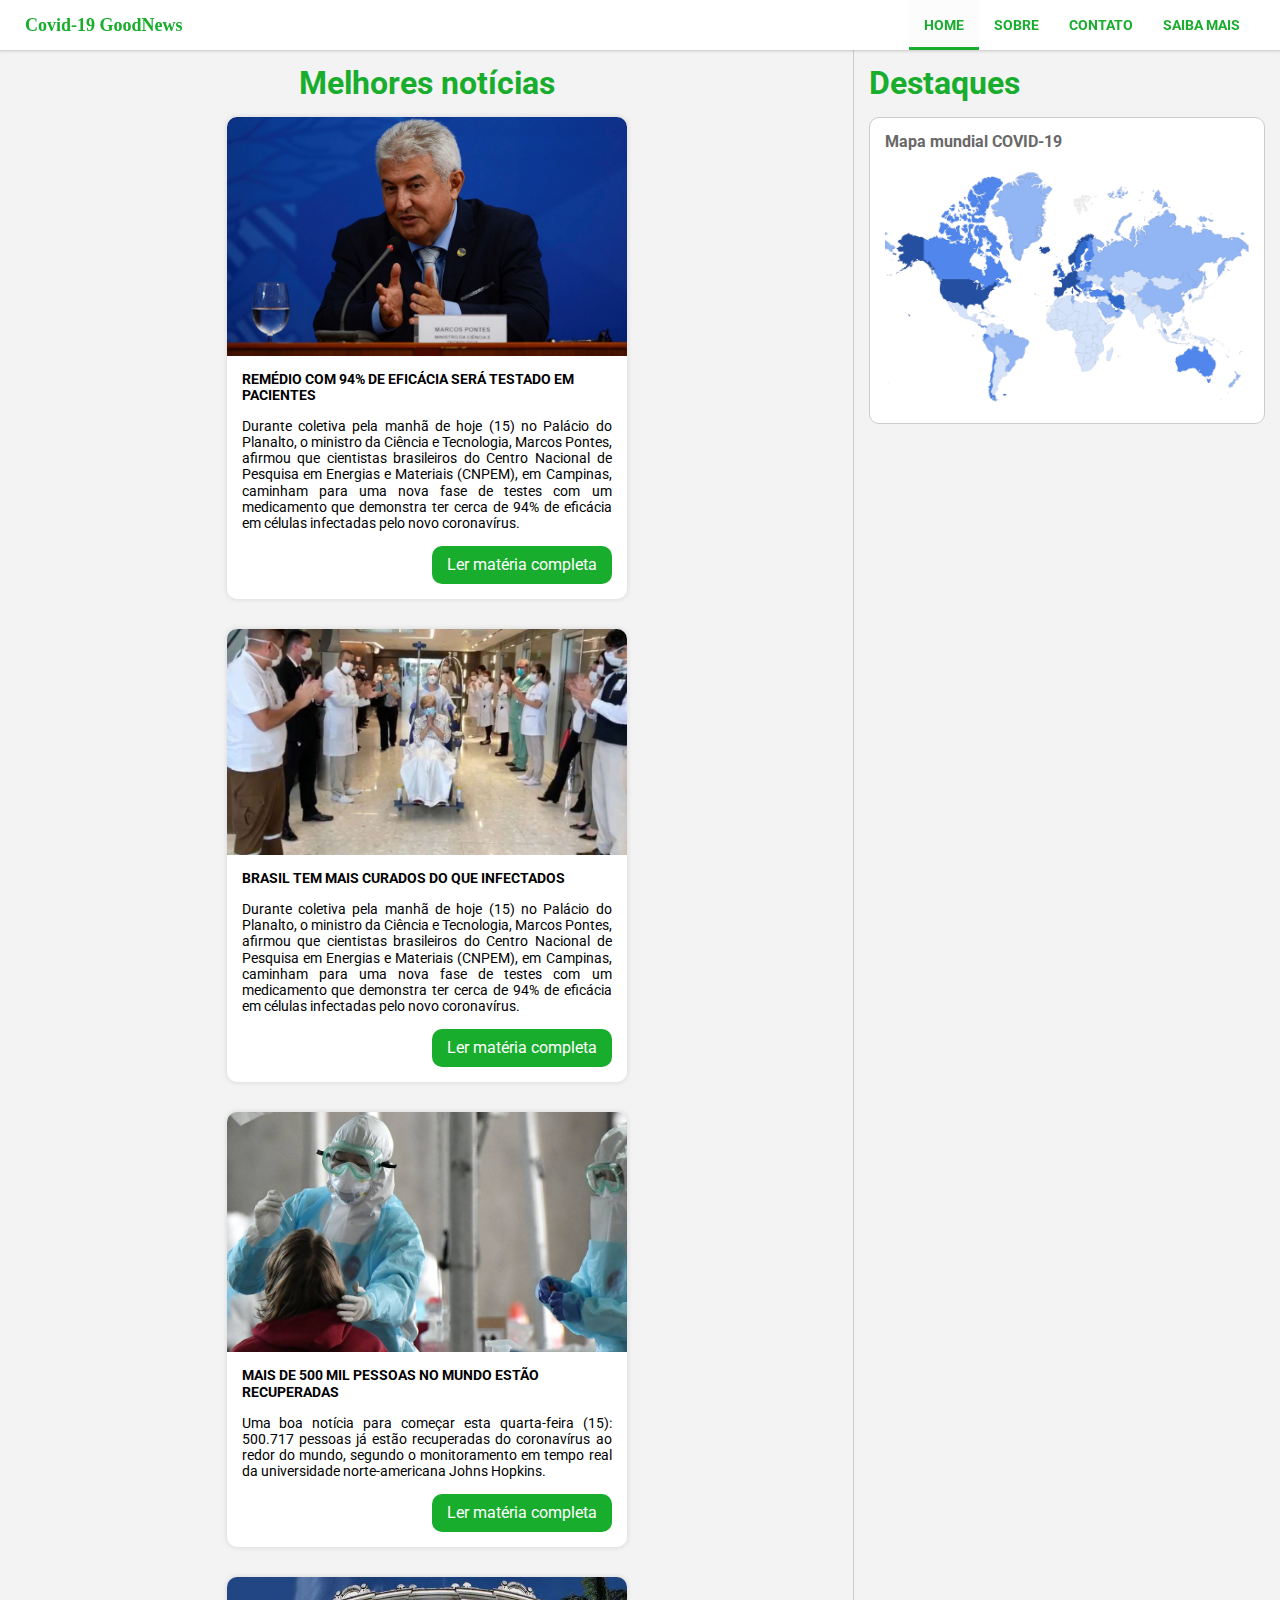
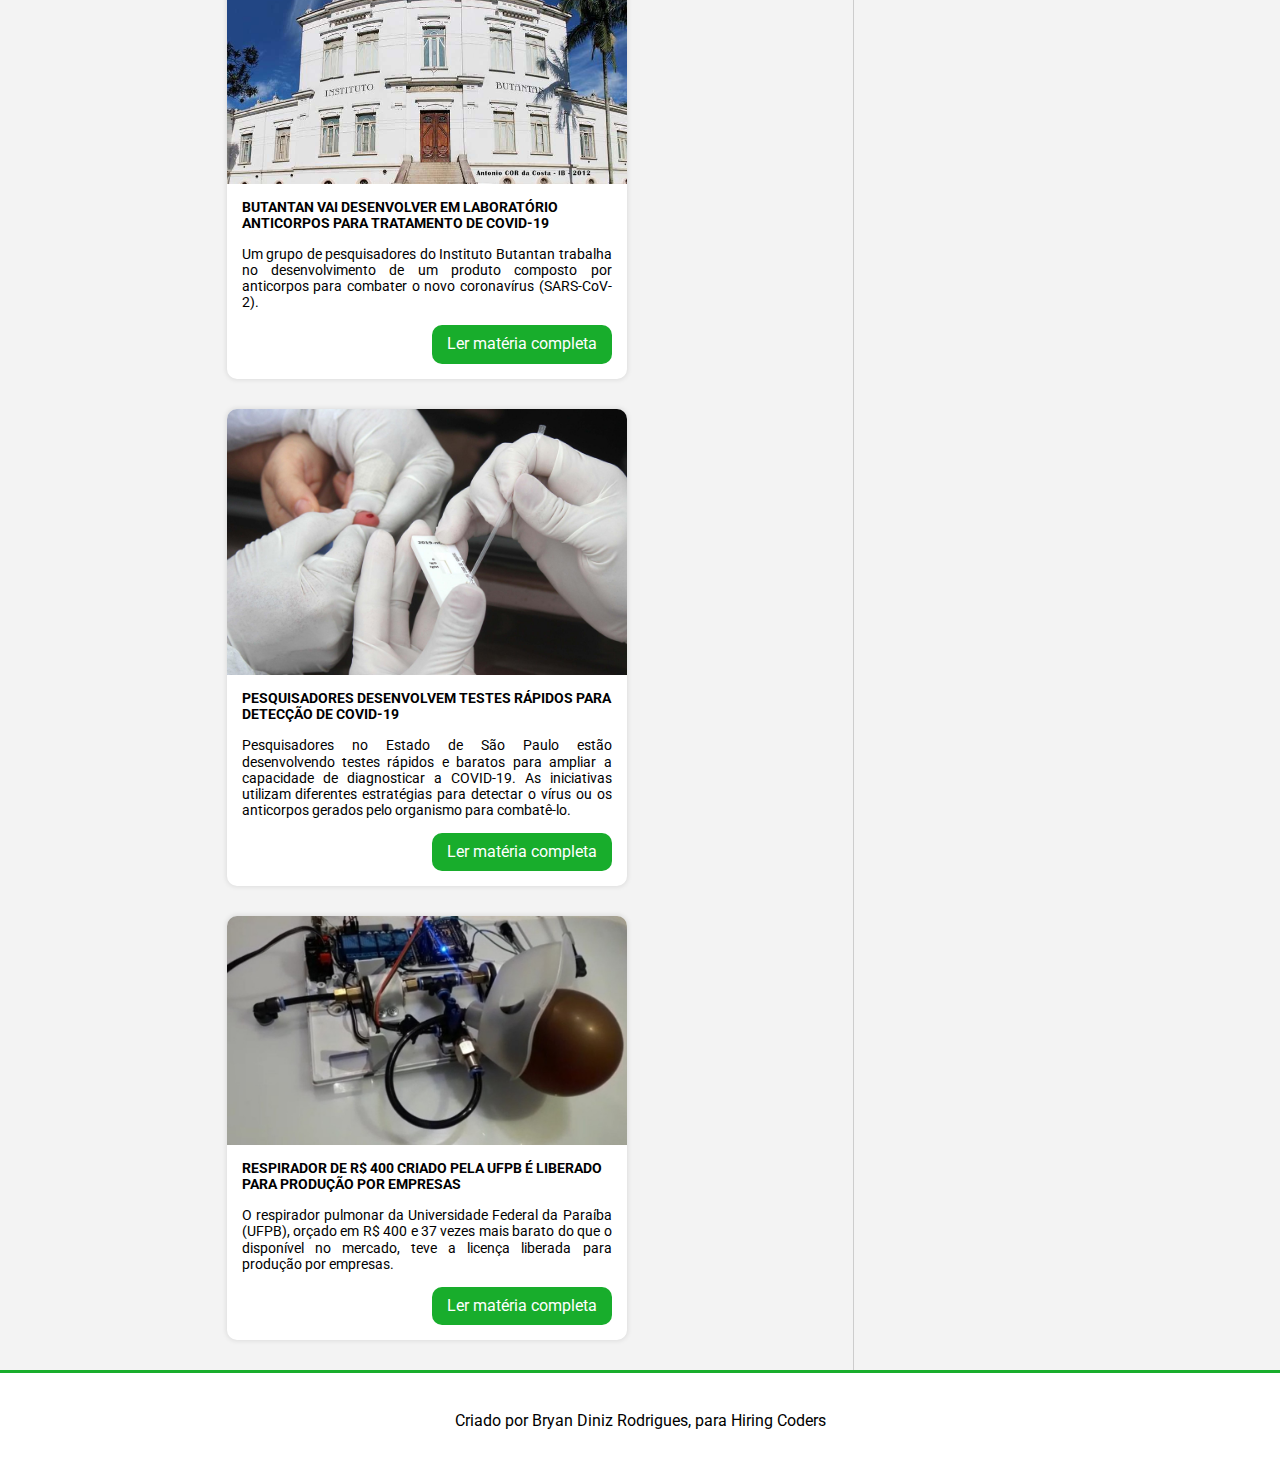
==== index.html @ a2a34d65 "first commit" ====
<!DOCTYPE html>
<html lang="pt-br">

<head>
  <meta charset="UTF-8" />
  <meta name="viewport" content="width=device-width, initial-scale=1.0" />
  <link rel="shortcut icon" type="image/png" href="/favicon.png" />
  <link rel="stylesheet" href="./styles/normalize.css" />
  <link rel="stylesheet" href="./styles/global.css" />
  <link rel="stylesheet" href="./styles/style-index.css" />
  <title>Covid-19 GoodNews</title>
</head>

<body>
  <nav class="navbar">
    <a href="" class="navbar__logo"><img src="" alt="" />Covid-19 GoodNews</a>
    <ul class="navbar__links">
      <li class="navbar__links__item navbar__links__item__selected"><a href="./index.html">Home</a></li>
      <li class="navbar__links__item"><a href="./about.html">Sobre</a></li>
      <li class="navbar__links__item"><a href="./contact.html">Contato</a></li>
      <li class="navbar__links__item"><a href="./more.html">Saiba mais</a></li>
    </ul>
  </nav>
  <div class="container">
    <section class="container__news">
      <h1>Melhores notícias</h1>
      <ul class="container__news_list">
        <li class="container__news_list_item">
          <img src="./images/news/01.jpg" alt="" />
          <div class="container__news_list_item__body">
            <h4>REMÉDIO COM 94% DE EFICÁCIA SERÁ TESTADO EM PACIENTES</h4>
            <p>
              Durante coletiva pela manhã de hoje (15) no Palácio do Planalto,
              o ministro da Ciência e Tecnologia, Marcos Pontes, afirmou que
              cientistas brasileiros do Centro Nacional de Pesquisa em
              Energias e Materiais (CNPEM), em Campinas, caminham para uma
              nova fase de testes com um medicamento que demonstra ter cerca
              de 94% de eficácia em células infectadas pelo novo coronavírus.
            </p>
            <a href="https://www.megacurioso.com.br/ciencia/114152-covid-19-remedio-com-94-de-eficacia-sera-testado-em-pacientes.htm"
              class="container__news_list_item__body__button" target="_blank">Ler matéria completa</a>
          </div>
        </li>

        <li class="container__news_list_item">
          <img src="./images/news/02.jpg" alt="" />
          <div class="container__news_list_item__body">
            <h4>Brasil tem mais curados do que infectados</h4>
            <p>
              Durante coletiva pela manhã de hoje (15) no Palácio do Planalto,
              o ministro da Ciência e Tecnologia, Marcos Pontes, afirmou que
              cientistas brasileiros do Centro Nacional de Pesquisa em
              Energias e Materiais (CNPEM), em Campinas, caminham para uma
              nova fase de testes com um medicamento que demonstra ter cerca
              de 94% de eficácia em células infectadas pelo novo coronavírus.
            </p>
            <a href="https://www.terra.com.br/vida-e-estilo/saude/coronavirus-brasil-tem-mais-curados-do-que-infectados,eb5b6e9c9a2ca5ddd698ca0910f9c56bj4sti8hh.html"
              class="container__news_list_item__body__button" target="_blank">Ler matéria completa</a>
          </div>
        </li>

        <li class="container__news_list_item">
          <img src="./images/news/03.jpg" alt="" />
          <div class="container__news_list_item__body">
            <h4>Mais de 500 mil pessoas no mundo estão recuperadas</h4>
            <p>
              Uma boa notícia para começar esta quarta-feira (15): 500.717 pessoas
              já estão recuperadas do coronavírus ao redor do mundo, segundo o
              monitoramento em tempo real da universidade norte-americana Johns Hopkins.
            </p>
            <a href="https://exame.abril.com.br/mundo/mais-de-500-mil-pessoas-no-mundo-estao-recuperadas-do-coronavirus/"
              class="container__news_list_item__body__button" target="_blank">Ler matéria completa</a>
          </div>
        </li>

        <li class="container__news_list_item">
          <img src="./images/news/04.jpg" alt="" />
          <div class="container__news_list_item__body">
            <h4>Butantan vai desenvolver em laboratório anticorpos para tratamento de COVID-19</h4>
            <p>
              Um grupo de pesquisadores do Instituto Butantan trabalha no desenvolvimento
              de um produto composto por anticorpos para combater o novo coronavírus (SARS-CoV-2).
            </p>
            <a href="https://www.msn.com/pt-br/saude/medicina/butantan-vai-desenvolver-em-laborat%C3%B3rio-anticorpos-para-tratamento-de-covid-19/ar-BB12F0Gj?li=AAavKSZ"
              class="container__news_list_item__body__button" target="_blank">Ler matéria completa</a>
          </div>
        </li>

        <li class="container__news_list_item">
          <img src="./images/news/05.jpg" alt="" />
          <div class="container__news_list_item__body">
            <h4>Pesquisadores desenvolvem testes rápidos para detecção de COVID-19</h4>
            <p>
              Pesquisadores no Estado de São Paulo estão desenvolvendo testes rápidos e
              baratos para ampliar a capacidade de diagnosticar a COVID-19. As iniciativas
              utilizam diferentes estratégias para detectar o vírus ou os anticorpos gerados
              pelo organismo para combatê-lo.
            </p>
            <a href="https://www.uol.com.br/vivabem/noticias/redacao/2020/04/16/pesquisadores-desenvolvem-testes-rapidos-para-deteccao-de-covid-19.htm"
              class="container__news_list_item__body__button" target="_blank">Ler matéria completa</a>
          </div>
        </li>

        <li class="container__news_list_item">
          <img src="./images/news/06.jpg" alt="" />
          <div class="container__news_list_item__body">
            <h4>Respirador de R$ 400 criado pela UFPB é liberado para produção por empresas</h4>
            <p>
              O respirador pulmonar da Universidade Federal da Paraíba (UFPB), orçado em R$ 400
              e 37 vezes mais barato do que o disponível no mercado, teve a licença liberada para
              produção por empresas.
            </p>
            <a href="https://g1.globo.com/pb/paraiba/noticia/2020/04/14/respirador-de-r-400-criado-pela-ufpb-e-liberado-para-producao-por-empresas.ghtml"
              class="container__news_list_item__body__button" target="_blank">Ler matéria completa</a>
          </div>
        </li>
      </ul>
    </section>
    <aside class="container__side">
      <h1>Destaques</h1>
      <article class="container__side__map">
        <h4>Mapa mundial COVID-19</h4>
        <img src="./images/map-covid19.png" alt="">
        <a href="https://news.google.com/covid19/map?hl=pt-BR&gl=BR&ceid=BR:pt-419" target="_blank"
          class="container__side__map__top">
          <h4>Ver mapa completo</h4>
        </a>
      </article>
    </aside>
  </div>

  <footer class="footer">
    Criado por Bryan Diniz Rodrigues, para Hiring Coders
  </footer>
</body>

</html>
---- styles/global.css ----
@import url("https://fonts.googleapis.com/css2?family=Roboto:wght@300;400;700&display=swap");
:root {
    --main-color: #18ad2c;
    --main-color-dark: #0e8b1f;
    --main-color-light: #37d64c;
}

* {
    font-family: "Roboto", sans-serif;
    padding: 0;
    margin: 0;
    box-sizing: border-box;
}

body {
    display: flex;
    flex-direction: column;
    align-items: center;
    background-color: #f3f3f3;
}

a {
    text-decoration: none;
}

ul {
    list-style: none;
}

.navbar {
    display: flex;
    align-items: center;
    position: fixed;
    width: 100%;
    height: 50px;
    padding: 0 25px;
    background-color: #fff;
    box-shadow: 0px 0px 3px 1px #00000031;
    z-index: 2;
}

.navbar__logo {
    font-family: 'Times New Roman', Times, serif;
    font-size: 18px;
    font-weight: bold;
    color: var(--main-color);
}

.navbar__links {
    display: flex;
    margin-left: auto;
}

.navbar__links__item a {
    display: flex;
    align-items: center;
    height: 50px;
    padding: 0 15px;
    text-transform: uppercase;
    font-weight: bold;
    font-size: 14px;
    color: var(--main-color);
}

.navbar__links__item__selected{
    height: 50px;
    border-bottom: 3px solid var(--main-color);
    background-color: #fcfcfc;
    pointer-events: none;
}

.navbar__links__item a:hover {
    border-bottom: 3px solid var(--main-color);
    background-color: #fcfcfc;
}

.container {
    display: flex;
    min-height: calc(100vh - 150px);
    margin-top: 50px;
}

.footer {
    display: flex;
    justify-content: center;
    align-items: center;
    width: 100%;
    height: 100px;
    background-color: #fff;
    border-top: 3px solid var(--main-color);
}

/* Responsividade */

@media (max-width: 760px) {
    .navbar{
        padding: 0 10px;
    }
    .navbar__links {
        margin: auto;
    }
    .navbar a{
        font-size: 12px;
    }
    .navbar__logo{
        display: none;
    }
    .footer{
        padding: 15px;
        text-align: center;
    }
}
---- styles/style-index.css ----
.container__news {
    display: flex;
    flex-direction: column;
    width: 100%;
    padding: 15px;
}

.container__news h1{
    text-align: center;
    margin: 0;
    color: var(--main-color);
}


.container__news_list {
    display: flex;
    flex-wrap: wrap;
    justify-content: center;
}

.container__news_list_item {
    display: flex;
    flex-direction: column;
    width: 100%;
    max-width: 400px;
    height: min-content;
    margin: 15px;
    border-radius: 10px;
    overflow: hidden;
    background-color: #fff;
    box-shadow: 0px 0px 5px 1px #00000017;
}

.container__news_list_item img {
    width: 100%;
}

.container__news_list_item__body {
    display: flex;
    flex-direction: column;
    padding: 15px;
}

.container__news_list_item__body h4 {
    font-size: 14px;
    text-transform: uppercase;
    margin-bottom: 15px;
}

.container__news_list_item__body p {
    font-size: 14px;
    text-align: justify;
    margin-bottom: 15px;
}

.container__news_list_item__body__button {
    padding: 10px 15px;
    margin-left: auto;
    outline: none;
    border: none;
    border-radius: 10px;
    color: #fff;
    background-color: var(--main-color);
    cursor: pointer;
}

.container__news_list_item__body__button:hover {
    transition: background-color .2s;
    background-color: var(--main-color-light);
    box-shadow: 0px 0px 5px 1px #00000017;
}

.container__side {
    display: flex;
    flex-direction: column;
    flex-shrink: 2;
    width: 100%;
    padding: 15px;
    border-left: 1px solid #ccc;
}

.container__side h1{
    margin: 0;
    margin-bottom: 15px;
    color: var(--main-color);
}

.container__side__map {
    position: relative;
    border: 1px solid #ccc;
    height: fit-content;
    padding: 15px;
    border-radius: 10px;
    background-color: #fff;
    overflow: hidden;
    z-index: 0;
}

.container__side__map h4 {
    color: #686868;
    margin-bottom: 15px;
}

.container__side__map img {
    width: 100%;
}

.container__side__map__top {
    width: 100%;
    height: 100%;
    position: absolute;
    top: 0;
    left: 0;
    display: flex;
    flex-direction: column;
    justify-content: center;
    align-items: center;
    opacity: 0%;
    transition: .3s;
}

.container__side__map__top h4{
    font-size: 22px;
    color: #fff;
}

.container__side__map__top:hover{
    opacity: 100%;
    backdrop-filter: blur(5px);
    background-color: #000000a1;
    transition: .3s;
    
}

/* Responsividade */

@media (max-width: 760px) {
    .container{
        flex-direction: column;
    }
    .container__side{
        border: none;
        border-top: 1px solid #ccc;
    }
}
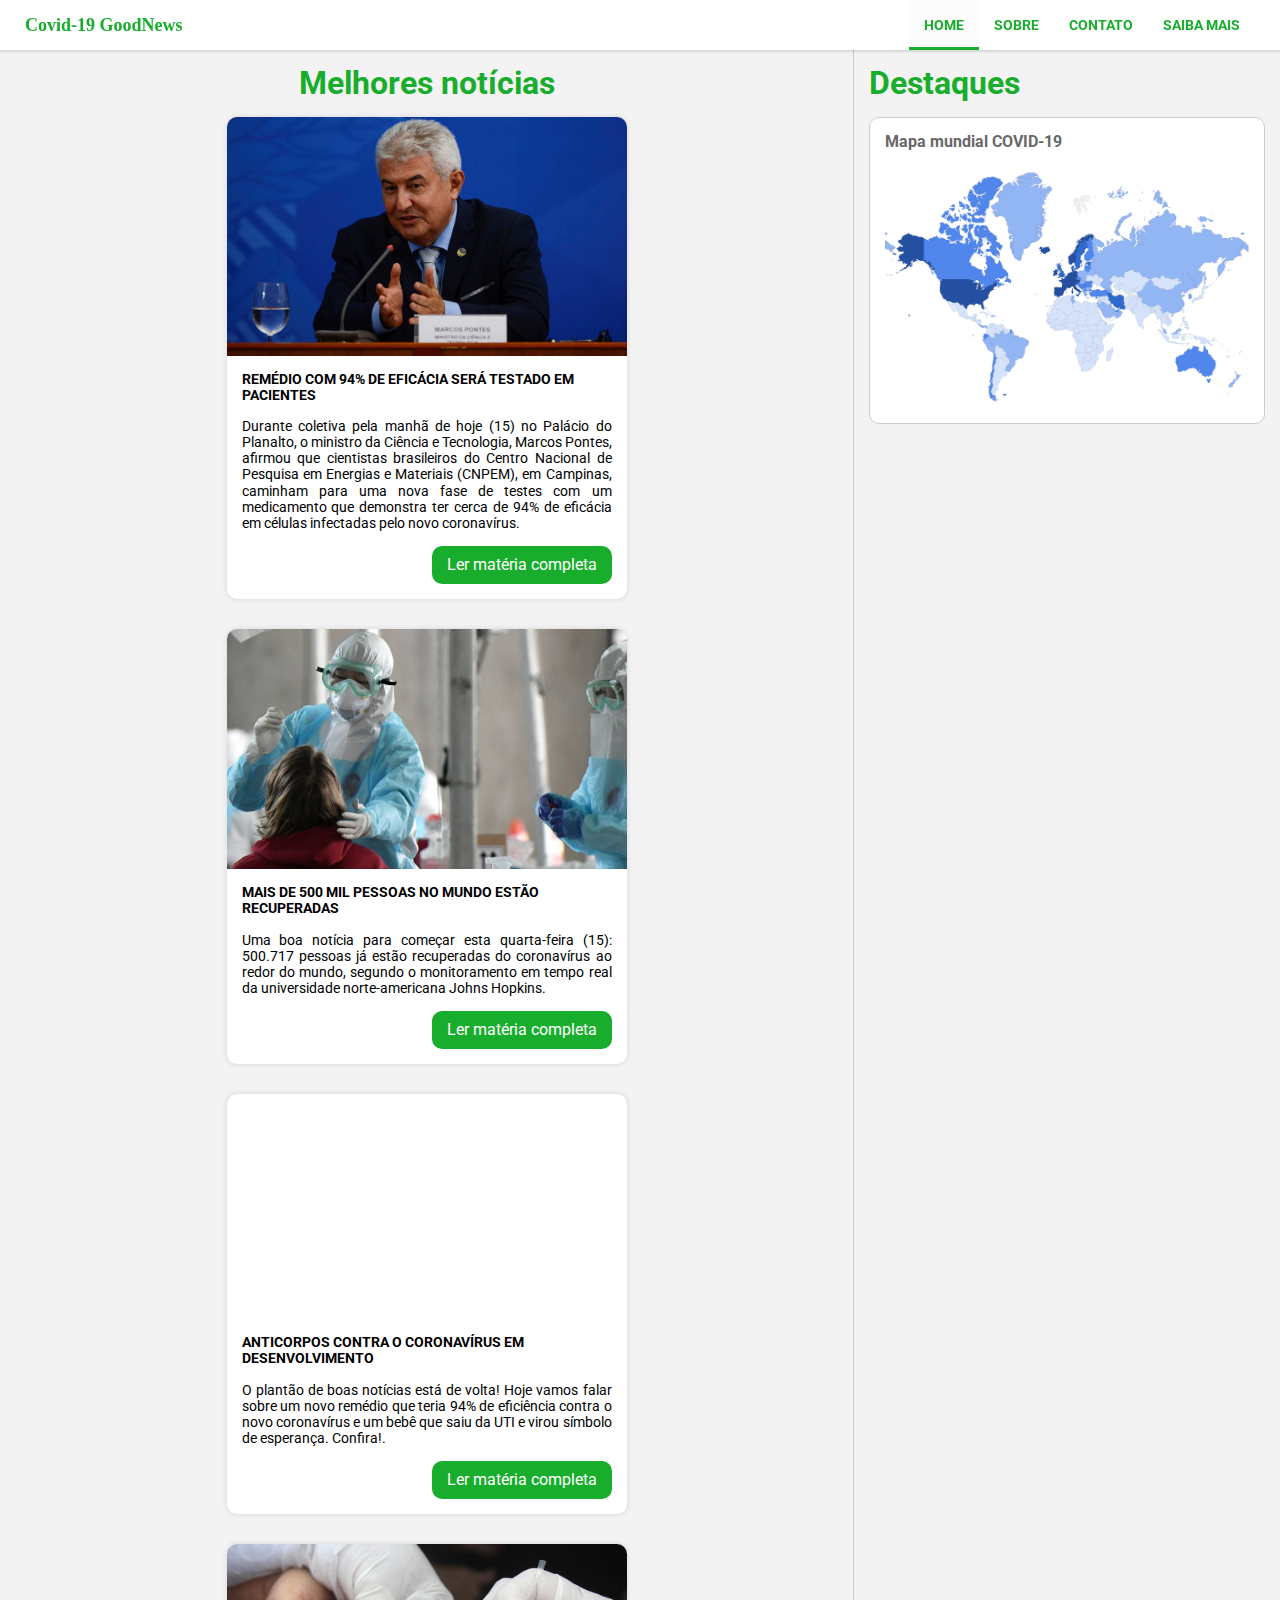
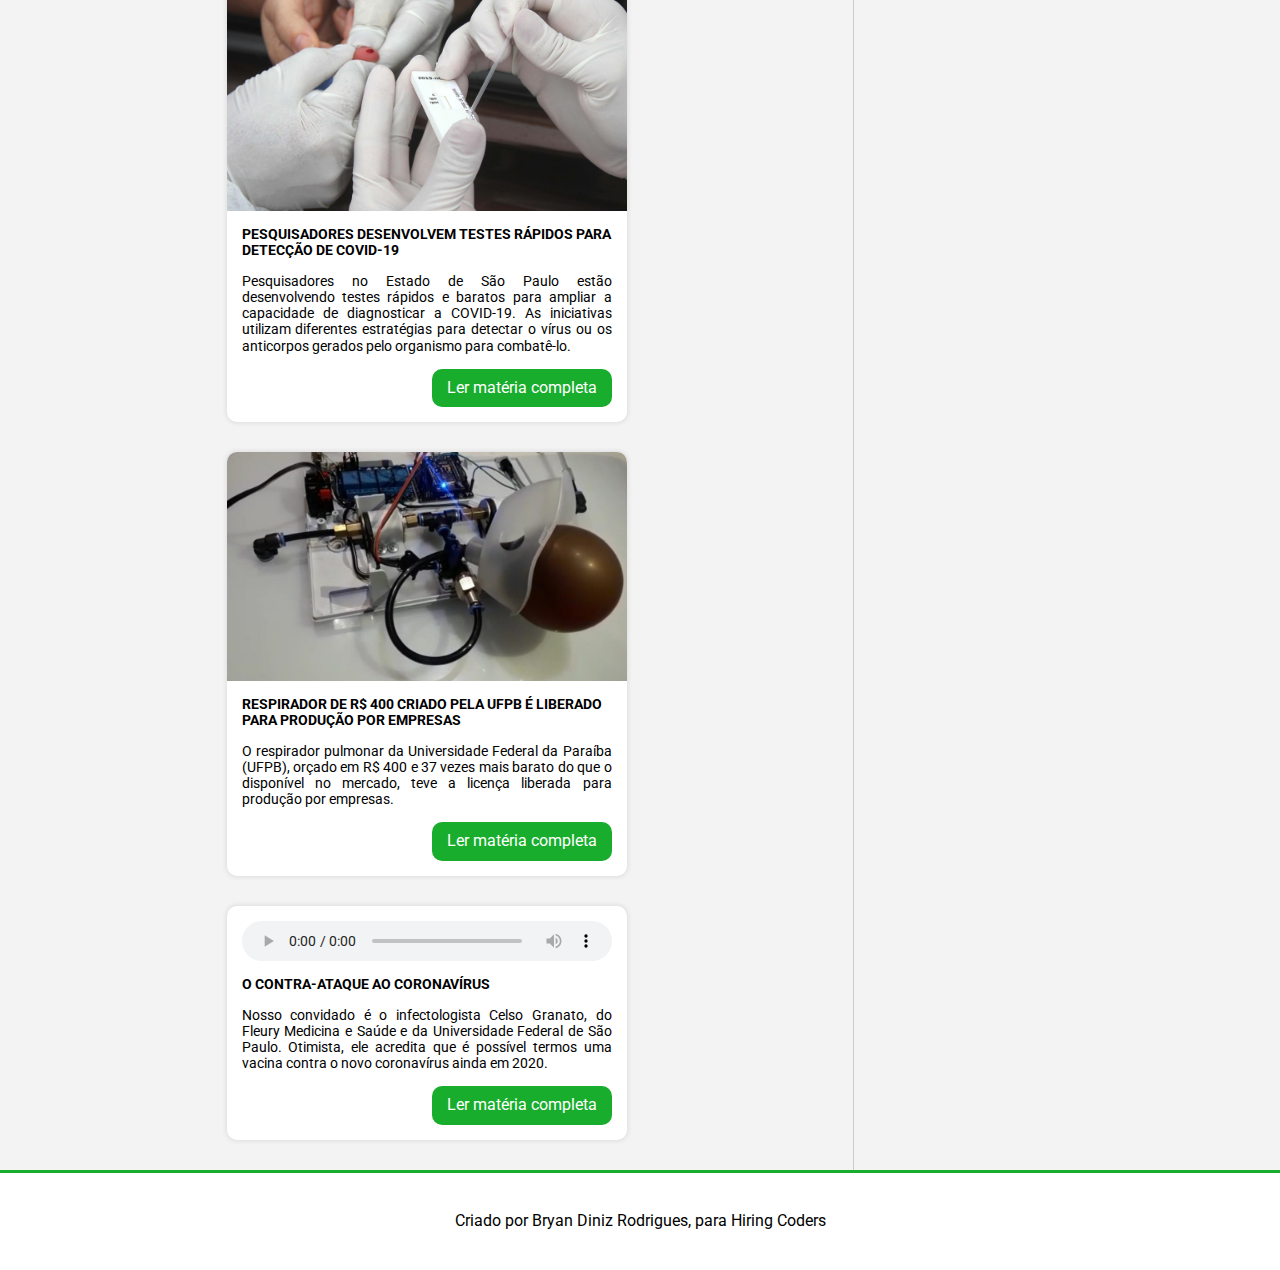
==== commit 599e4494: "página more finalizada" ====
--- a/index.html
+++ b/index.html
@@ -24,10 +24,10 @@
   <div class="container">
     <section class="container__news">
       <h1>Melhores notícias</h1>
-      <ul class="container__news_list">
-        <li class="container__news_list_item">
+      <ul class="container__news__list">
+        <li class="container__news__list__item">
           <img src="./images/news/01.jpg" alt="" />
-          <div class="container__news_list_item__body">
+          <div class="container__news__list__item__body">
             <h4>REMÉDIO COM 94% DE EFICÁCIA SERÁ TESTADO EM PACIENTES</h4>
             <p>
               Durante coletiva pela manhã de hoje (15) no Palácio do Planalto,
@@ -38,30 +38,13 @@
               de 94% de eficácia em células infectadas pelo novo coronavírus.
             </p>
             <a href="https://www.megacurioso.com.br/ciencia/114152-covid-19-remedio-com-94-de-eficacia-sera-testado-em-pacientes.htm"
-              class="container__news_list_item__body__button" target="_blank">Ler matéria completa</a>
+              class="container__news__list__item__body__button" target="_blank">Ler matéria completa</a>
           </div>
         </li>
 
-        <li class="container__news_list_item">
-          <img src="./images/news/02.jpg" alt="" />
-          <div class="container__news_list_item__body">
-            <h4>Brasil tem mais curados do que infectados</h4>
-            <p>
-              Durante coletiva pela manhã de hoje (15) no Palácio do Planalto,
-              o ministro da Ciência e Tecnologia, Marcos Pontes, afirmou que
-              cientistas brasileiros do Centro Nacional de Pesquisa em
-              Energias e Materiais (CNPEM), em Campinas, caminham para uma
-              nova fase de testes com um medicamento que demonstra ter cerca
-              de 94% de eficácia em células infectadas pelo novo coronavírus.
-            </p>
-            <a href="https://www.terra.com.br/vida-e-estilo/saude/coronavirus-brasil-tem-mais-curados-do-que-infectados,eb5b6e9c9a2ca5ddd698ca0910f9c56bj4sti8hh.html"
-              class="container__news_list_item__body__button" target="_blank">Ler matéria completa</a>
-          </div>
-        </li>
-
-        <li class="container__news_list_item">
+        <li class="container__news__list__item">
           <img src="./images/news/03.jpg" alt="" />
-          <div class="container__news_list_item__body">
+          <div class="container__news__list__item__body">
             <h4>Mais de 500 mil pessoas no mundo estão recuperadas</h4>
             <p>
               Uma boa notícia para começar esta quarta-feira (15): 500.717 pessoas
@@ -69,26 +52,27 @@
               monitoramento em tempo real da universidade norte-americana Johns Hopkins.
             </p>
             <a href="https://exame.abril.com.br/mundo/mais-de-500-mil-pessoas-no-mundo-estao-recuperadas-do-coronavirus/"
-              class="container__news_list_item__body__button" target="_blank">Ler matéria completa</a>
+              class="container__news__list__item__body__button" target="_blank">Ler matéria completa</a>
           </div>
         </li>
 
-        <li class="container__news_list_item">
-          <img src="./images/news/04.jpg" alt="" />
-          <div class="container__news_list_item__body">
-            <h4>Butantan vai desenvolver em laboratório anticorpos para tratamento de COVID-19</h4>
+        <li class="container__news__list__item">
+          <iframe width="auto" height="225" src="https://www.youtube.com/embed/ZI-z-U9otgA" frameborder="0"
+            allow="accelerometer; autoplay; encrypted-media; gyroscope; picture-in-picture" allowfullscreen></iframe>
+          <div class="container__news__list__item__body">
+            <h4>Anticorpos contra o coronavírus em desenvolvimento</h4>
             <p>
-              Um grupo de pesquisadores do Instituto Butantan trabalha no desenvolvimento
-              de um produto composto por anticorpos para combater o novo coronavírus (SARS-CoV-2).
+              O plantão de boas notícias está de volta! Hoje vamos falar sobre um novo remédio que teria 94% de
+              eficiência contra o novo coronavírus e um bebê que saiu da UTI e virou símbolo de esperança. Confira!.
             </p>
-            <a href="https://www.msn.com/pt-br/saude/medicina/butantan-vai-desenvolver-em-laborat%C3%B3rio-anticorpos-para-tratamento-de-covid-19/ar-BB12F0Gj?li=AAavKSZ"
-              class="container__news_list_item__body__button" target="_blank">Ler matéria completa</a>
+            <a href="https://www.youtube.com/watch?time_continue=5&v=ZI-z-U9otgA&feature=emb_logo"
+              class="container__news__list__item__body__button" target="_blank">Ler matéria completa</a>
           </div>
         </li>
 
-        <li class="container__news_list_item">
+        <li class="container__news__list__item">
           <img src="./images/news/05.jpg" alt="" />
-          <div class="container__news_list_item__body">
+          <div class="container__news__list__item__body">
             <h4>Pesquisadores desenvolvem testes rápidos para detecção de COVID-19</h4>
             <p>
               Pesquisadores no Estado de São Paulo estão desenvolvendo testes rápidos e
@@ -97,13 +81,13 @@
               pelo organismo para combatê-lo.
             </p>
             <a href="https://www.uol.com.br/vivabem/noticias/redacao/2020/04/16/pesquisadores-desenvolvem-testes-rapidos-para-deteccao-de-covid-19.htm"
-              class="container__news_list_item__body__button" target="_blank">Ler matéria completa</a>
+              class="container__news__list__item__body__button" target="_blank">Ler matéria completa</a>
           </div>
         </li>
 
-        <li class="container__news_list_item">
+        <li class="container__news__list__item">
           <img src="./images/news/06.jpg" alt="" />
-          <div class="container__news_list_item__body">
+          <div class="container__news__list__item__body">
             <h4>Respirador de R$ 400 criado pela UFPB é liberado para produção por empresas</h4>
             <p>
               O respirador pulmonar da Universidade Federal da Paraíba (UFPB), orçado em R$ 400
@@ -111,7 +95,23 @@
               produção por empresas.
             </p>
             <a href="https://g1.globo.com/pb/paraiba/noticia/2020/04/14/respirador-de-r-400-criado-pela-ufpb-e-liberado-para-producao-por-empresas.ghtml"
-              class="container__news_list_item__body__button" target="_blank">Ler matéria completa</a>
+              class="container__news__list__item__body__button" target="_blank">Ler matéria completa</a>
+          </div>
+        </li>
+
+        <li class="container__news__list__item">
+          <div class="container__news__list__item__body">
+            <audio class="container__news__list__item__audio"
+              src="https://abrilsaude.files.wordpress.com/2020/03/episc3b3dio-final-1.mp3?_=1" preload="auto"
+              controls></audio>
+            <h4>O contra-ataque ao coronavírus</h4>
+            <p>
+              Nosso convidado é o infectologista Celso Granato, do Fleury Medicina e Saúde e da Universidade Federal de
+              São Paulo. Otimista, ele acredita que é possível termos uma vacina contra o novo coronavírus ainda em
+              2020.
+            </p>
+            <a href="https://saude.abril.com.br/podcast/o-contra-ataque-ao-coronavirus-podcast/#respond"
+              class="container__news__list__item__body__button" target="_blank">Ler matéria completa</a>
           </div>
         </li>
       </ul>
--- a/styles/style-index.css
+++ b/styles/style-index.css
@@ -13,13 +13,13 @@
 }
 
 
-.container__news_list {
+.container__news__list {
     display: flex;
     flex-wrap: wrap;
     justify-content: center;
 }
 
-.container__news_list_item {
+.container__news__list__item {
     display: flex;
     flex-direction: column;
     width: 100%;
@@ -32,29 +32,35 @@
     box-shadow: 0px 0px 5px 1px #00000017;
 }
 
-.container__news_list_item img {
+.container__news__list__item__audio{
+    width: 100%;
+    height: 40px;
+    margin-bottom: 15px;
+}
+
+.container__news__list__item img {
     width: 100%;
 }
 
-.container__news_list_item__body {
+.container__news__list__item__body {
     display: flex;
     flex-direction: column;
     padding: 15px;
 }
 
-.container__news_list_item__body h4 {
+.container__news__list__item__body h4 {
     font-size: 14px;
     text-transform: uppercase;
     margin-bottom: 15px;
 }
 
-.container__news_list_item__body p {
+.container__news__list__item__body p {
     font-size: 14px;
     text-align: justify;
     margin-bottom: 15px;
 }
 
-.container__news_list_item__body__button {
+.container__news__list__item__body__button {
     padding: 10px 15px;
     margin-left: auto;
     outline: none;
@@ -65,7 +71,7 @@
     cursor: pointer;
 }
 
-.container__news_list_item__body__button:hover {
+.container__news__list__item__body__button:hover {
     transition: background-color .2s;
     background-color: var(--main-color-light);
     box-shadow: 0px 0px 5px 1px #00000017;
